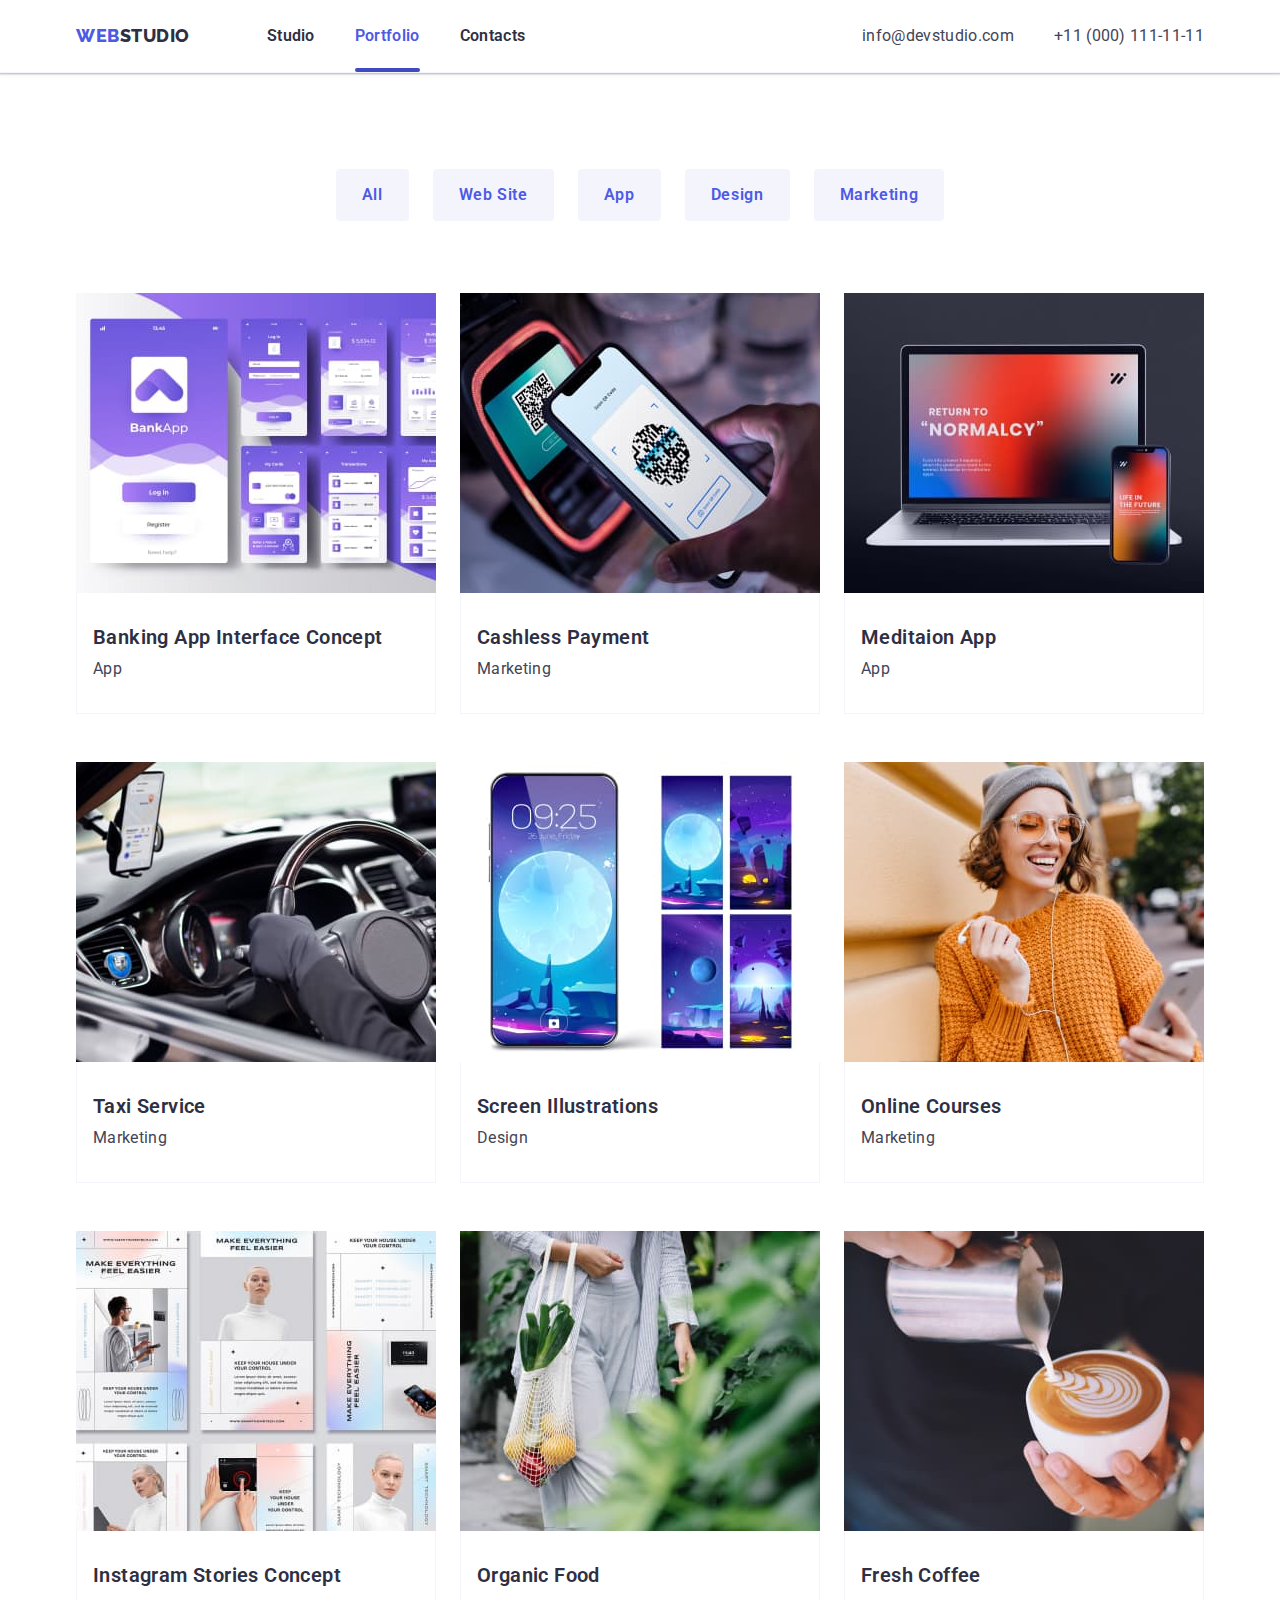
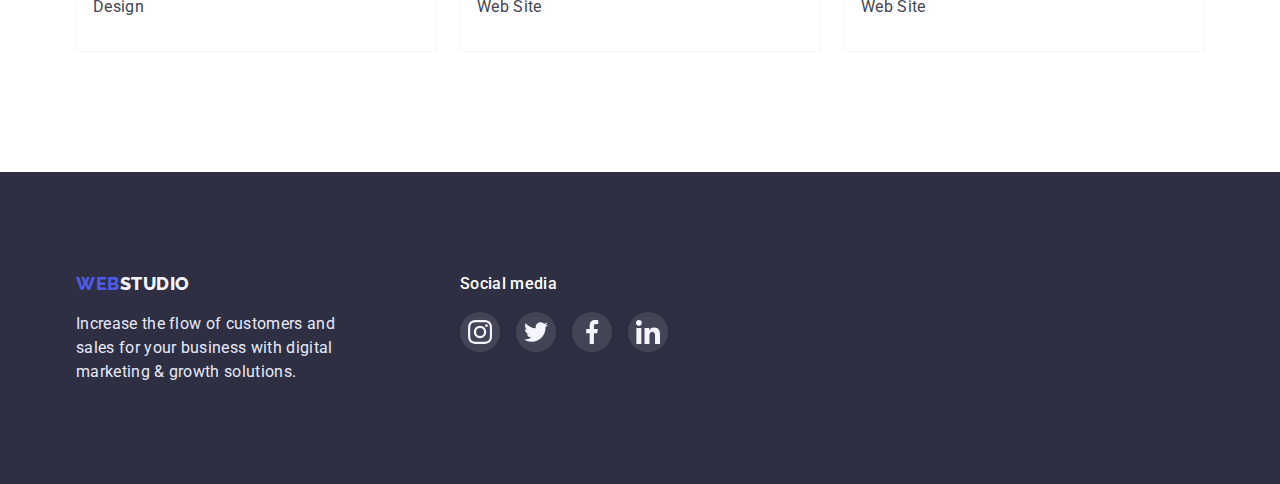
==== portfolio.html @ 2e9d2b11 "hw6" ====
<!DOCTYPE html>
<html lang="en">
  <head>
    <meta charset="UTF-8" />
    <meta http-equiv="X-UA-Compatible" content="IE=edge" />
    <meta name="viewport" content="width=device-width, initial-scale=1.0" />
    <title>Webstudio</title>

    <link rel="preconnect" href="https://fonts.googleapis.com" />
    <link rel="preconnect" href="https://fonts.gstatic.com" crossorigin />
    <link
      href="https://fonts.googleapis.com/css2?family=Montserrat:wght@400;700&family=Raleway:wght@800&family=Roboto:wght@400;500;700;900&display=swap"
      rel="stylesheet"
    />
<link rel="stylesheet" href="https://cdnjs.cloudflare.com/ajax/libs/modern-normalize/1.1.0/modern-normalize.min.css">

    <link rel="stylesheet" href="./css/styles.css" />
  </head>
  <body>
    <header class="header">
      <div class="main-header container">
      <nav class="div-line">
        <a href="" class="webstudio link">Web<span>studio</span></a>
        <ul class=" site-nav list">
          <li class="items"><a href="./index.html" class="studio link">Studio</a></li>
          <li class="items">
            <a href="./portfolio.html" class="portfolio link current">Portfolio</a>
          </li>
          <li class="items"><a href="" class="contacts link">Contacts</a></li>
        </ul>
        </nav>
      <ul class=" contacts-nav list">
        <li class="items-contacts">
          <a href="mailto:info@devstudio.com" class="mailto link"
            >info@devstudio.com</a
          >
        </li>
        <li class="items-contacts">
          <a href="tel:+110001111111" class="tel link">+11 (000) 111-11-11</a>
        </li>
      </ul>
      </div>
    </header>

    <main>
      <section class="main-section">
        <div class="container">
        <h1 class="visually-hidden">Portfolio</h1>
        <ul class="portfolio-list list">
          <li class="portfolio-items"><button type="button" class="all-button">All</button></li>
          <li class="portfolio-items">
            <button type="button" class="website-button">Web Site</button>
          </li>
          <li class="portfolio-items"><button type="button" class="app-button">App</button></li>
          <li class="portfolio-items"><button type="button" class="design-button">Design</button></li>
          <li class="portfolio-items">
            <button type="button" class="marketing-button">Marketing</button>
          </li>
        </ul>
        <ul class=" list suggestion-list">
          <li class="suggestion-elements">
            <a href="" class=" suggestion link">
              <div class="portfolio-animation">
              <img
                src="./images/hw-2/banking-app-interface-concept.jpg"
                alt="img"
                width="360"
                height="300"
              />
              <div class="portfolio-overlay">
                <p>14 Stylish and User-Friendly App Design Concepts · Task Manager App 
                  · Calorie Tracker App · Exotic Fruit Ecommerce App · Cloud Storage App</p>
              </div>
              </div>
              <div class="main-suggestions">
              <h2 class="suggestions">Banking App Interface Concept</h2>
              <p class="suggestions-paragraph">App</p>
              </div>
            </a>
          </li>
          <li class="suggestion-elements">
            <a href="" class=" suggestion link">
              <div class="portfolio-animation">
              <img
                src="./images/hw-2/cashless-payment.jpg"
                alt="img"
                width="360"
                height="300"
              />
              <div class="portfolio-overlay">
                <p>
                  14 Stylish and User-Friendly App Design Concepts · Task Manager App 
                  · Calorie Tracker App · Exotic Fruit Ecommerce App · Cloud Storage App
              </p>
            </div>
              </div>
              <div class="main-suggestions">
              <h2 class="suggestions">Cashless Payment</h2>
              <p class="suggestions-paragraph">Marketing</p>
              </div>
            </a>
          </li>
          <li class="suggestion-elements">
            <a href="" class=" suggestion link">
              <div class="portfolio-animation">
              <img
                src="./images/hw-2/meditaion-app.jpg"
                alt="img"
                width="360"
                height="300"
              />
              <div class="portfolio-overlay">
                <p>
                  14 Stylish and User-Friendly App Design Concepts · Task Manager App 
                  · Calorie Tracker App · Exotic Fruit Ecommerce App · Cloud Storage App
              </p>
            </div>
            </div>
              <div class="main-suggestions">
              <h2 class="suggestions">Meditaion App</h2>
              <p class="suggestions-paragraph">App</p>
              </div>
            </a>
          </li>
          <li class="suggestion-elements">
            <a href="" class=" suggestion link">
              <div class="portfolio-animation">
              <img
                src="./images/hw-2/taxi-servece.jpg"
                alt="img"
                width="360"
                height="300"
              />
              <div class="portfolio-overlay">
                <p>
                14 Stylish and User-Friendly App Design Concepts · Task Manager App 
                · Calorie Tracker App · Exotic Fruit Ecommerce App · Cloud Storage App
                </p>
              </div>
              </div>
              <div class="main-suggestions">
              <h2 class="suggestions">Taxi Service</h2>
              <p class="suggestions-paragraph">Marketing</p>
              </div>
            </a>
          </li>
          <li class="suggestion-elements">
            <a href="" class=" suggestion link">
              <div class="portfolio-animation">
              <img
                src="./images/hw-2/screen-illustrations.jpg"
                alt="img"
                width="360"
                height="300"
              />
              <div class="portfolio-overlay">
                <p>
                  14 Stylish and User-Friendly App Design Concepts · Task Manager App 
                  · Calorie Tracker App · Exotic Fruit Ecommerce App · Cloud Storage App
                </p>
              </div>
              </div>
              <div class="main-suggestions">
              <h2 class="suggestions">Screen Illustrations</h2>
              <p class="suggestions-paragraph">Design</p>
              </div>
            </a>
          </li>
          <li class="suggestion-elements">
            <a href="" class=" suggestion link">
              <div class="portfolio-animation">
              <img
                src="./images/hw-2/online-courses.jpg"
                alt="img"
                width="360"
                height="300"
              />
              <div class="portfolio-overlay">
                <p>
                  14 Stylish and User-Friendly App Design Concepts · Task Manager App 
                  · Calorie Tracker App · Exotic Fruit Ecommerce App · Cloud Storage App
                </p>
              </div>
              </div>
              <div class="main-suggestions">
              <h2 class="suggestions">Online Courses</h2>
              <p class="suggestions-paragraph">Marketing</p>
              </div>
            </a>
          </li>
          <li class="suggestion-elements">
            <a href="" class=" suggestion link">
              <div class="portfolio-animation">
              <img
                src="./images/hw-2/instagram-stories-concept.jpg"
                alt="img"
                width="360"
                height="300"
              />
              <div class="portfolio-overlay">
                <p>
                  14 Stylish and User-Friendly App Design Concepts · Task Manager App 
                  · Calorie Tracker App · Exotic Fruit Ecommerce App · Cloud Storage App
                </p>
              </div>
              </div>
              <div class="main-suggestions">
              <h2 class="suggestions">Instagram Stories Concept</h2>
              <p class="suggestions-paragraph">Design</p>
              </div>
            </a>
          </li>
          <li class="suggestion-elements">
            <a href="" class=" suggestion link">
              <div class="portfolio-animation">
              <img
                src="./images/hw-2/organic-food.jpg"
                alt="img"
                width="360"
                height="300"
              />
              <div class="portfolio-overlay">
                <p>
                  14 Stylish and User-Friendly App Design Concepts · Task Manager App 
                  · Calorie Tracker App · Exotic Fruit Ecommerce App · Cloud Storage App
                </p>
              </div>
              </div>
              <div class="main-suggestions">
              <h2 class="suggestions">Organic Food</h2>
              <p class="suggestions-paragraph">Web Site</p>
              </div>
            </a>
          </li>
          <li class="suggestion-elements">
            <a href="" class=" suggestion link">
              <div class="portfolio-animation">
              <img
                src="./images/hw-2/fresh-coffe.jpg"
                alt="img"
                width="360"
                height="300"
              />
              <div class="portfolio-overlay">
                <p>
                  14 Stylish and User-Friendly App Design Concepts · Task Manager App 
                  · Calorie Tracker App · Exotic Fruit Ecommerce App · Cloud Storage App
                </p>
              </div>
              </div>
              <div class="main-suggestions">
              <h2 class="suggestions">Fresh Coffee</h2>
              <p class="suggestions-paragraph">Web Site</p>
              </div>
            </a>
          </li>
        </ul>
      </section>
    </main>

    <footer class="webstudio-background">
     <div class="container">
        <div class="footer-addition">
          <div class="footer-description">
            <a href="" class="webstudio-down link"> <span>Web</span>studio</a>
            <p class="p-webstudio">
              Increase the flow of customers and sales for your business with
              digital marketing & growth solutions.
            </p>
          </div>
          <div class="footer-social-media">
            <p class="footer-title">Social media</p>
            <ul class="footer-list list">
              <li class="footer-item">
                <a href="" class="footer-link link">
                  <svg class="footer-icons" width="24px" height="24px">
                    <use href="./images/icons.svg#icon-instagram"></use>
                  </svg>
                </a>
              </li>
              <li class="footer-item">
                <a href="" class="footer-link link">
                  <svg class="footer-icons" width="24px" height="24px">
                    <use href="./images/icons.svg#icon-twitter"></use>
                  </svg>
                </a>
              </li>
              <li class="footer-item">
                <a href="" class="footer-link link">
                  <svg class="footer-icons" width="24px" height="24px">
                    <use href="./images/icons.svg#icon-facebook"></use>
                  </svg>
                </a>
              </li>
              <li class="footer-item">
                <a href="" class="footer-link link">
                  <svg class="footer-icons" width="24px" height="24px">
                    <use href="./images/icons.svg#icon-linkedin"></use>
                  </svg>
                </a>
              </li>
            </ul>
          </div>
        </div>
      </div>
    </footer>

   


  </body>
</html>
---- css/styles.css ----
html {
  box-sizing: border-box;
}
*,
* ::before,
* ::after {
  box-sizing: inherit;
}

:root {
  --main-color: #2e2f42;
  --background-color: #f4f4fd;
  --button-color: #4d5ae5;
  --addition-color: #434455;
  --letter-spacing: 0.02em;
}

p,
h1,
h2,
h3,
h4,
h5,
h6 {
  margin: 0;
}

ul {
  margin: 0;
  padding-left: 0;
}

body {
  font-family: "Roboto", sans-serif;
  color: var(--main-color);
}

.header {
  border-bottom: 0.5px solid #f4f4fd;
  box-shadow: 0px 2px 1px rgba(46, 47, 66, 0.08),
    0px 1px 1px rgba(46, 47, 66, 0.16), 0px 1px 6px rgba(46, 47, 66, 0.08);
}

img {
  display: block;
  width: 100%;
  height: auto;
}

.main-header {
  display: flex;
  justify-content: space-between;
  align-items: center;
}

.site-nav {
  display: flex;
  margin-left: 77px;
}

.site-nav .items:not(:last-child) {
  margin-right: 40px;
}

.contacts-nav {
  display: flex;
  margin-left: auto;
}
.contacts-nav .items-contacts:not(:last-child) {
  margin-right: 40px;
}
.div-line {
  display: flex;
  align-items: center;
}

.list {
  list-style: none;
}
.link {
  text-decoration: none;
}

.items {
  position: relative;
  display: block;
  padding-top: 24px;
  padding-bottom: 24px;
}

.items::after {
  content: "";
  position: absolute;
  left: 0;
  bottom: 0;
  display: block;
  width: 100%;
  height: 4px;
  background-color: #404bbf;
  border-radius: 2px;
  transform: scaleX(0);
  transition: transform 250ms cubic-bezier(0.4, 0, 0.2, 1),
    opacity 250ms cubic-bezier(0.4, 0, 0.2, 1);
}

.items:hover::after {
  transform: scaleX(1);
}

.main-section {
  padding-top: 96px;
  padding-bottom: 120px;
}

.all-button {
  font-weight: 600;
  font-size: 16px;
  line-height: 1.5;
  letter-spacing: 0.04em;
  color: var(--button-color);
  background-color: var(--background-color);
  cursor: pointer;

  display: inline-block;
  min-width: 69px;
  padding-left: 24px;
  padding-right: 24px;
  padding-top: 12px;
  padding-bottom: 12px;
  border-radius: 4px;
  border-color: transparent;
  transition: background-color 250ms cubic-bezier(0.4, 0, 0.2, 1),
    box-shadow 250ms cubic-bezier(0.4, 0, 0.2, 1),
    color 250ms cubic-bezier(0.4, 0, 0.2, 1),
    border-color 250ms cubic-bezier(0.4, 0, 0.2, 1);
}
.all-button:hover,
.all-button:focus {
  background-color: #404bbf;
  color: #ffffff;
  box-shadow: 0px 3px 1px rgba(0, 0, 0, 0.1), 0px 2px 1px rgba(0, 0, 0, 0.08),
    0px 2px 2px rgba(0, 0, 0, 0.12);
}

.website-button {
  font-weight: 600;
  font-size: 16px;
  line-height: 1.5;
  letter-spacing: 0.04em;
  color: var(--button-color);
  background-color: var(--background-color);
  cursor: pointer;

  display: inline-block;
  min-width: 116px;
  padding: 12px 24px;
  border-radius: 4px;
  border-color: transparent;
  align-items: center;
  transition: background-color 250ms cubic-bezier(0.4, 0, 0.2, 1),
    box-shadow 250ms cubic-bezier(0.4, 0, 0.2, 1),
    color 250ms cubic-bezier(0.4, 0, 0.2, 1),
    border-color 250ms cubic-bezier(0.4, 0, 0.2, 1);
}

.website-button:hover,
.website-button:focus {
  background-color: #404bbf;
  color: #ffffff;
  box-shadow: 0px 3px 1px rgba(0, 0, 0, 0.1), 0px 2px 1px rgba(0, 0, 0, 0.08),
    0px 2px 2px rgba(0, 0, 0, 0.12);
}

.app-button {
  font-weight: 600;
  font-size: 16px;
  line-height: 1.5;
  letter-spacing: 0.04em;
  color: var(--button-color);
  background-color: var(--background-color);
  cursor: pointer;

  display: inline-block;
  min-width: 78px;
  padding: 12px 24px;
  border-radius: 4px;
  border-color: transparent;
  transition: background-color 250ms cubic-bezier(0.4, 0, 0.2, 1),
    box-shadow 250ms cubic-bezier(0.4, 0, 0.2, 1),
    color 250ms cubic-bezier(0.4, 0, 0.2, 1),
    border-color 250ms cubic-bezier(0.4, 0, 0.2, 1);
}

.portfolio-list {
  display: flex;
  margin-bottom: 72px;
  justify-content: center;
}
.portfolio-list .portfolio-items:not(:last-child) {
  margin-right: 24px;
}

.app-button:hover,
.app-button:focus {
  background-color: #404bbf;
  color: #ffffff;
  box-shadow: 0px 3px 1px rgba(0, 0, 0, 0.1), 0px 2px 1px rgba(0, 0, 0, 0.08),
    0px 2px 2px rgba(0, 0, 0, 0.12);
}

.design-button {
  font-weight: 600;
  font-size: 16px;
  line-height: 1.5;
  letter-spacing: 0.04em;
  color: var(--button-color);
  background-color: var(--background-color);
  cursor: pointer;

  display: inline-block;
  min-width: 101px;
  padding: 12px 24px;
  border-radius: 4px;
  border-color: transparent;
  transition: background-color 250ms cubic-bezier(0.4, 0, 0.2, 1),
    box-shadow 250ms cubic-bezier(0.4, 0, 0.2, 1),
    color 250ms cubic-bezier(0.4, 0, 0.2, 1),
    border-color 250ms cubic-bezier(0.4, 0, 0.2, 1);
}

.design-button:hover,
.design-button:focus {
  background-color: #404bbf;
  color: #ffffff;
  box-shadow: 0px 3px 1px rgba(0, 0, 0, 0.1), 0px 2px 1px rgba(0, 0, 0, 0.08),
    0px 2px 2px rgba(0, 0, 0, 0.12);
}

.marketing-button {
  font-weight: 600;
  font-size: 16px;
  line-height: 1.5;
  letter-spacing: 0.04em;
  color: var(--button-color);
  background-color: var(--background-color);
  cursor: pointer;

  display: inline-block;
  min-width: 126px;
  padding: 12px 24px;
  border-radius: 4px;
  border-color: transparent;
  transition: background-color 250ms cubic-bezier(0.4, 0, 0.2, 1),
    box-shadow 250ms cubic-bezier(0.4, 0, 0.2, 1),
    color 250ms cubic-bezier(0.4, 0, 0.2, 1),
    border-color 250ms cubic-bezier(0.4, 0, 0.2, 1);
}

.marketing-button:hover,
.marketing-button:focus {
  background-color: #404bbf;
  color: #ffffff;
  box-shadow: 0px 3px 1px rgba(0, 0, 0, 0.1), 0px 2px 1px rgba(0, 0, 0, 0.08),
    0px 2px 2px rgba(0, 0, 0, 0.12);
}

.webstudio {
  font-family: "Raleway";
  font-style: normal;
  font-weight: 800;
  font-size: 18px;
  line-height: 1.33;
  letter-spacing: 0.03em;
  text-transform: uppercase;
  color: #4d5ae5;
}
.webstudio > span {
  font-family: "Raleway";
  font-weight: 800;
  font-size: 18px;
  line-height: 1.33;
  letter-spacing: 0.03em;
  color: var(--main-color);
}

.studio {
  font-weight: 600;
  font-size: 16px;
  line-height: 1.5;
  letter-spacing: var(--letter-spacing);
  color: var(--main-color);
  transition: color 250ms cubic-bezier(0.4, 0, 0.2, 1);
}
.studio:hover,
.studio:focus {
  color: #4d5ae5;
}

.portfolio {
  font-weight: 600;
  font-size: 16px;
  line-height: 1.5;
  letter-spacing: var(--letter-spacing);
  color: var(--main-color);
  transition: color 250ms cubic-bezier(0.4, 0, 0.2, 1);
}

.portfolio:hover,
.portfolio:focus {
  color: #4d5ae5;
}

.contacts {
  font-weight: 600;
  font-size: 16px;
  line-height: 1.5;
  letter-spacing: var(--letter-spacing);
  color: var(--main-color);
  transition: color 250ms cubic-bezier(0.4, 0, 0.2, 1);
}

.contacts:hover,
.contacts:focus {
  color: #4d5ae5;
}

.current::after {
  content: "";
  position: absolute;
  left: 0;
  bottom: 0;
  display: block;
  width: 100%;
  height: 4px;
  background-color: #404bbf;
  border-radius: 2px;
  opacity: 1;
}
.current.studio {
  color: #4d5ae5;
}
.current.portfolio {
  color: #4d5ae5;
}

.mailto {
  font-size: 16px;
  line-height: 1.5;
  letter-spacing: var(--letter-spacing);
  color: var(--addition-color);
  transition: color 250ms cubic-bezier(0.4, 0, 0.2, 1);
}
.mailto:hover,
.mailto:focus {
  color: #4d5ae5;
  transition: color 250ms cubic-bezier(0.4, 0, 0.2, 1);
}
.tel {
  font-size: 16px;
  line-height: 1.5;
  letter-spacing: var(--letter-spacing);
  color: var(--addition-color);
  transition: color 250ms cubic-bezier(0.4, 0, 0.2, 1);
}
.tel:hover,
.tel:focus {
  color: #4d5ae5;
}
.p-webstudio {
  font-size: 16px;
  line-height: 1.5;
  letter-spacing: var(--letter-spacing);
  color: #e7e9fc;
  margin-top: 16px;
  width: 264px;
}

.suggestion-list {
  display: flex;
  flex-wrap: wrap;
}

.suggestion-elements {
  position: relative;
  overflow: hidden;
  width: 360px;
  margin-right: 24px;
  margin-bottom: 48px;
}

.suggestion-elements:nth-child(3n) {
  margin-right: 0px;
}

.suggestion-elements:nth-last-child(-n + 3) {
  margin-bottom: 0px;
}

.suggestions {
  font-weight: 600;
  font-size: 20px;
  line-height: 1.2;
  letter-spacing: var(--letter-spacing);
  color: var(--main-color);
  margin-bottom: 8px;
}
.suggestions-paragraph {
  font-size: 16px;
  line-height: 1.5;
  letter-spacing: var(--letter-spacing);
  color: var(--addition-color);
}

.main-suggestions {
  padding-bottom: 32px;
  padding-left: 16px;
  padding-top: 32px;
  border-left: 0.5px solid #f4f4fd;
  border-bottom: 0.5px solid #f4f4fd;
  border-right: 0.5px solid #f4f4fd;
  box-shadow: 0px 1px 6px rgba(46, 47, 66, 0.08);
}

.suggestion:hover {
  box-shadow: 0 1px 6px rgb(46 47 66 / 8%);
}
.suggestion {
  display: block;
  transition: box-shadow 250ms cubic-bezier(0.4, 0, 0.2, 1);
}
.suggestion-elements:hover {
  box-shadow: 0 1px 6px rgb(46 47 66 / 8%), 0 1px 1px rgb(46 47 66 / 16%),
    0 2px 1px rgb(46 47 66 / 8%);
}

.portfolio-animation {
  position: relative;
  overflow: hidden;
}

.portfolio-overlay {
  position: absolute;
  top: 0;
  left: 0;
  width: 100%;
  height: 100%;
  background-color: #4d5ae5;
  color: #ffffff;
  padding: 40px 32px;
  overflow: auto;
  transform: translateY(100%);
  transition: transform 250ms cubic-bezier(0.4, 0, 0.2, 1);
  font-weight: 400;
  font-size: 16px;
  line-height: 1.5;
}

.suggestion-elements:hover .portfolio-overlay {
  transform: translateY(0%);
  transition: transform 250ms cubic-bezier(0.4, 0, 0.2, 1);
}

.webstudio-down {
  font-family: "Raleway";
  font-weight: 800;
  font-size: 18px;
  line-height: 1.33;
  letter-spacing: 0.03em;
  text-transform: uppercase;
  color: #f4f4fd;
}
.webstudio-background {
  background-color: var(--main-color);
  padding-top: 100px;
  padding-bottom: 100px;
}

.webstudio-down > span {
  font-family: "Raleway";
  font-style: normal;
  font-weight: 800;
  font-size: 18px;
  line-height: 1.16;
  letter-spacing: 0.03em;
  text-transform: uppercase;
  color: #4d5ae5;
}

.oder-service-button {
  font-weight: 600;
  font-size: 16px;
  line-height: 1.18;
  letter-spacing: 0.04em;
  color: #ffffff;
  background-color: #4d5ae5;
  cursor: pointer;

  display: inline-block;
  min-width: 170px;
  padding-left: 32px;
  padding-right: 32px;
  padding-top: 16px;
  padding-bottom: 16px;
  border-radius: 4px;
  border-color: transparent;
  transition: background-color 250ms cubic-bezier(0.4, 0, 0.2, 1);
}

.oder-service-button:hover,
.oder-service-button:focus {
  background-color: #404bbf;
}

.overlay {
  max-width: 1440px;
  height: 600px;
  margin-left: auto;
  margin-right: auto;
  background-color: var(--addition-color);
  background-image: linear-gradient(
      to right,
      rgba(46, 47, 66, 0.7),
      rgba(46, 47, 66, 0.7)
    ),
    url(../images/hw4/main\ background.jpg);
  background-repeat: no-repeat;
  background-position: center;
  background-size: cover;
}
.section-h1 {
  padding-top: 192px;
  padding-bottom: 192px;
  text-align: center;
}

.main-title {
  width: 496px;
  text-align: center;
  color: #ffffff;
  font-weight: 600;
  font-size: 56px;
  line-height: 1.07;
  letter-spacing: var(--letter-spacing);

  margin-bottom: 48px;
  margin-left: auto;
  margin-right: auto;
}
.section-our-team {
  background-color: #f4f4fd;
}
.visually-hidden {
  position: absolute;
  white-space: nowrap;
  width: 1px;
  height: 1px;
  overflow: hidden;
  border: 0;
  padding: 0;
  clip: rect(0 0 0 0);
  clip-path: inset(50%);
  margin: -1px;
}

.customers {
  padding-top: 130px;
  padding-bottom: 120px;
}
.customers-title {
  font-weight: 700;
  font-size: 36px;
  text-align: center;
  color: var(--main-color);
  letter-spacing: var(--letter-spacing);
  text-transform: capitalize;
  margin-bottom: 72px;
}

.customers-list {
  display: flex;
  gap: 24px;
  justify-content: center;
}

.customers-item {
  width: 168px;
  height: 88px;
}
.customers-link {
  width: 100%;
  height: 100%;
  display: flex;
  align-items: center;
  justify-content: center;
  border: 1px solid #8e8f99;
  border-radius: 4px;
  transition: border-color 250ms cubic-bezier(0.4, 0, 0.2, 1);
}

.customers-link:hover .customers-icons {
  fill: #404bbf;
}
.customers-link:hover {
  border-color: #404bbf;
}
.customers-icons {
  fill: #8e8f99;
  transition: fill 250ms cubic-bezier(0.4, 0, 0.2, 1);
}
.customers-icons:hover {
  fill: #404bbf;
}

.our-skills-list {
  display: flex;
}

.our-skills-list .skills-items:not(:last-child) {
  margin-right: 24px;
}

.skills-icons {
  background-color: #f4f4fd;
  border-radius: 4px;
  height: 112px;
  margin-bottom: 8px;
  display: flex;
  justify-content: center;
  align-items: center;
}

.strategy {
  font-weight: 500;
  font-size: 20px;
  line-height: 1.2;
  letter-spacing: var(--letter-spacing);
  color: var(--main-color);
  margin-bottom: 8px;
}
.punctuality {
  font-weight: 500;
  font-size: 20px;
  line-height: 1.2;
  letter-spacing: var(--letter-spacing);
  color: var(--main-color);
  margin-bottom: 8px;
}
.diligence {
  font-weight: 500;
  font-size: 20px;
  line-height: 1.2;
  letter-spacing: var(--letter-spacing);
  color: var(--main-color);
  margin-bottom: 8px;
}
.technologies {
  font-weight: 500;
  font-size: 20px;
  line-height: 1.2;
  letter-spacing: var(--letter-spacing);
  color: var(--main-color);
  margin-bottom: 8px;
}

.services {
  font-weight: 600;
  font-size: 36px;
  line-height: 1.11;
  letter-spacing: var(--letter-spacing);
  text-transform: capitalize;
  color: var(--main-color);
  margin-bottom: 72px;
  text-align: center;
}

.services-list {
  display: flex;
}

.services-list .services-items:not(:last-child) {
  margin-right: 24px;
}

.our-team {
  font-weight: 600;
  font-size: 36px;
  line-height: 1.11;
  letter-spacing: var(--letter-spacing);
  text-transform: capitalize;
  color: var(--main-color);
  margin-bottom: 72px;
  text-align: center;
}

.our-team-list {
  display: flex;
  text-align: center;
  justify-content: center;
}

.our-team-list .our-team-items:not(:last-child) {
  margin-right: 24px;
}

.our-team-items {
  background-color: #ffffff;
  border-radius: 0px 0px 4px 4px;
  text-align: center;
  box-shadow: 0px 1px 6px rgba(46, 47, 66, 0.08),
    0px 1px 1px rgba(46, 47, 66, 0.16), 0px 2px 1px rgba(46, 47, 66, 0.08);
}

.our-team-social-list {
  margin-top: 8px;
  gap: 24px;
  display: flex;
  justify-content: center;
}
.our-team-social-item {
  width: 40px;
  height: 40px;
}
.our-team-social-link {
  width: 100%;
  height: 100%;
  background-color: #4d5ae5;
  border-radius: 50%;
  display: flex;
  align-items: center;
  justify-content: center;
  transition: background-color 250ms cubic-bezier(0.4, 0, 0.2, 1);
}
.our-team-social-link:hover {
  background-color: #404bbf;
}
.staff {
  margin-bottom: 8px;
}

.staff-main {
  padding-bottom: 32px;
  padding-top: 32px;
}

.strategy-paragraph {
  font-size: 16px;
  line-height: 1.5;
  letter-spacing: var(--letter-spacing);
  color: var(--addition-color);
  min-width: 264px;
}

.punctuality-paragraph {
  font-size: 16px;
  line-height: 1.5;
  letter-spacing: var(--letter-spacing);
  color: var(--addition-color);
  min-width: 264px;
}

.diligence-paragraph {
  font-size: 16px;
  line-height: 1.5;
  letter-spacing: var(--letter-spacing);
  color: var(--addition-color);
  min-width: 264px;
}

.technologies-paragraph {
  font-size: 16px;
  line-height: 1.5;
  letter-spacing: var(--letter-spacing);
  color: var(--addition-color);
  min-width: 264px;
}

.container {
  width: 1158px;
  padding-left: 15px;
  padding-right: 15px;
  margin-left: auto;
  margin-right: auto;
}
.section {
  padding-top: 120px;
  padding-bottom: 120px;
}
.section-additional {
  padding-bottom: 120px;
}

.footer-addition {
  display: flex;
  gap: 120px;
}
.footer-title {
  font-weight: 500;
  font-size: 16px;
  line-height: 1.5;
  letter-spacing: 0.02em;
  color: #ffffff;
}
.footer-list {
  margin-top: 16px;
  gap: 16px;
  display: flex;
  justify-content: center;
}
.footer-item {
  width: 40px;
  height: 40px;
}
.footer-link {
  width: 100%;
  height: 100%;
  background-color: rgba(255, 255, 255, 0.1);
  border-radius: 50%;
  display: flex;
  align-items: center;
  justify-content: center;
  transition: background-color 250ms cubic-bezier(0.4, 0, 0.2, 1);
}
.footer-link:hover {
  background-color: #31d0aa;
}

.backdrop {
  position: fixed;
  top: 0;
  left: 0;
  width: 100%;
  height: 100%;
  opacity: 1;
  background-color: rgba(46, 47, 66, 0.4);
  transition: opacity 250ms cubic-bezier(0.4, 0, 0.2, 1);
}

.backdrop.is-hidden {
  opacity: 0;
  pointer-events: none;
}

.modal {
  position: absolute;
  top: 50%;
  left: 50%;
  transform: translate(-50%, -50%);
  width: 408px;
  height: 576px;
  background-color: #fcfcfc;
  box-shadow: 0 1px 1px rgba(0, 0, 0, 0.14), 0 1px 3px rgba(0, 0, 0, 0.12),
    0 2px 1px rgba(0, 0, 0, 0.2);
  border-radius: 4px;
  transition: transform 250ms cubic-bezier(0.4, 0, 0.2, 1);
}

.modal-btn-close {
  position: absolute;
  right: 24px;
  top: 24px;
  display: flex;
  justify-content: center;
  align-items: center;
  width: 24px;
  height: 24px;
  background-color: #e7e9fc;
  border: 1px solid rgba(0, 0, 0, 0.1);
  border-radius: 50%;
  cursor: pointer;
  transition: background-color 250ms cubic-bezier(0.4, 0, 0.2, 1);
}

.modal-btn-close:hover {
  background-color: #404bbf;
}
.modal-btn-close:hover .modal-close-svg {
  fill: #ffffff;
}
.modal-close-svg{
  transition: color 250ms cubic-bezier(0.4, 0, 0.2, 1);
}
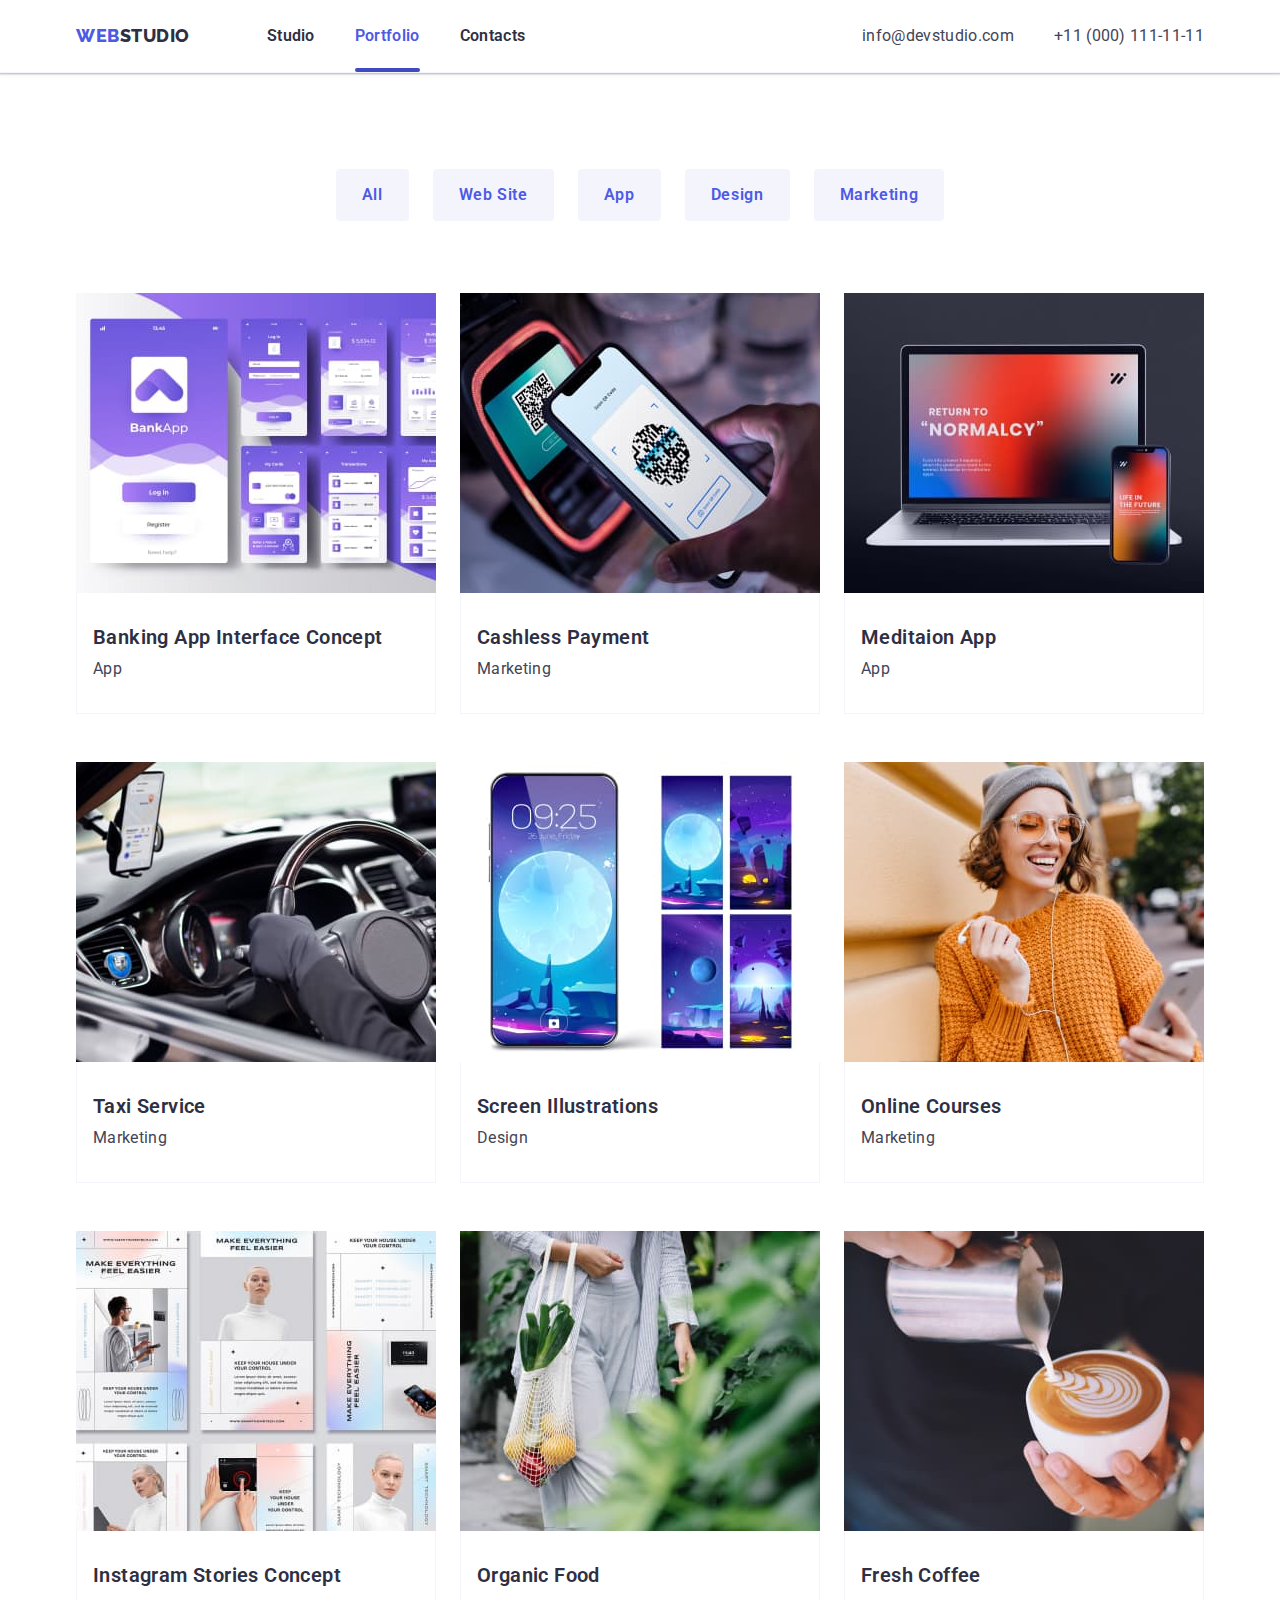
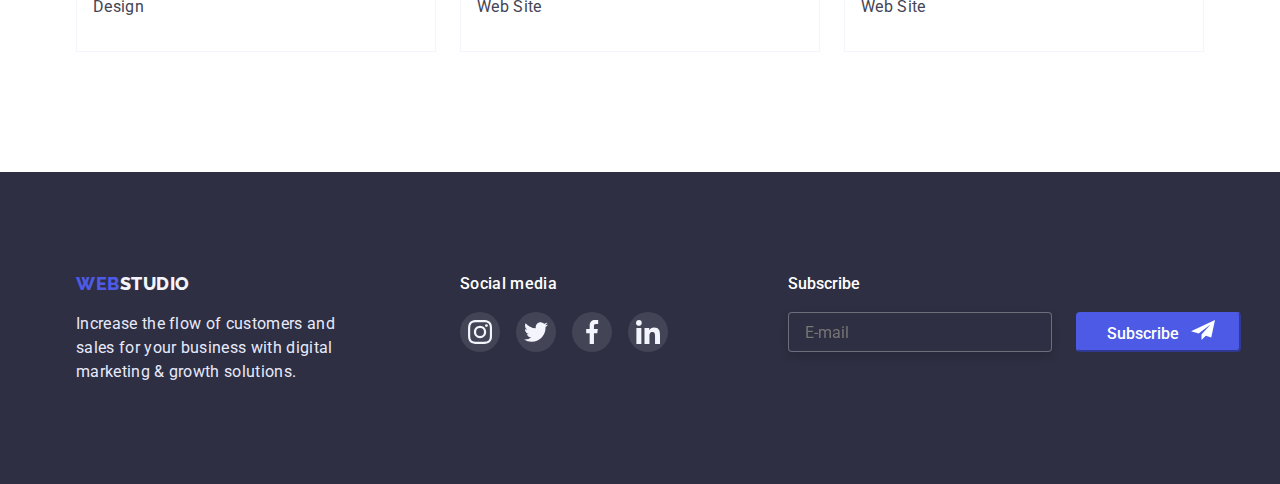
==== commit a31cccab: "hw6" ====
--- a/portfolio.html
+++ b/portfolio.html
@@ -259,7 +259,7 @@
     </main>
 
     <footer class="webstudio-background">
-     <div class="container">
+      <div class="container">
         <div class="footer-addition">
           <div class="footer-description">
             <a href="" class="webstudio-down link"> <span>Web</span>studio</a>
@@ -301,10 +301,18 @@
               </li>
             </ul>
           </div>
+          <div class="footer-subscribe">
+            <form action="">
+              <label class="footer-subscribe-title">Subscribe</label>
+                  <div class="footer-subscribe-elements">
+                            <input type="email" name="email" class="footer-subscribe-input" placeholder="E-mail">
+                            <button class="footer-subscribe-button">Subscribe</button>
+                        </div>
+            </form>
+          </div>
         </div>
       </div>
     </footer>
-
    
 
 
--- a/css/styles.css
+++ b/css/styles.css
@@ -824,6 +824,68 @@
   background-color: #31d0aa;
 }
 
+.footer-subscribe {
+  margin-left: auto;
+}
+.footer-subscribe-title {
+  font-weight: 500;
+  font-size: 16px;
+  line-height: 24px;
+  color: #ffffff;
+  margin-bottom: 16px;
+  display: block;
+}
+
+.footer-subscribe-elements {
+  display: flex;
+}
+
+.footer-subscribe-input {
+  width: 264px;
+  height: 40px;
+  border: 1px solid rgba(255, 255, 255, 0.3);
+  filter: drop-shadow(0px 4px 4px rgba(0, 0, 0, 0.15));
+  border-radius: 4px;
+  padding: 8px 16px;
+  background-color: #2e2f42;
+  color: #ffffff;
+}
+.footer-subscribe-button {
+  width: 165px;
+  height: 40px;
+  font-weight: 500;
+  font-size: 16px;
+  line-height: 1.5;
+  text-align: center;
+  padding: 8px 56px 8px 24px;
+  margin-left: 24px;
+
+  background-color: var(--button-color);
+  border-color: var(--button-color);
+  border-radius: 4px;
+  color: #ffffff;
+
+  position: relative;
+  cursor: pointer;
+  transition: background-color 250ms cubic-bezier(0.4, 0, 0.2, 1);
+}
+
+.footer-subscribe-button:hover {
+  background-color: #404bbf;
+}
+.footer-subscribe-button::after {
+  content: "";
+  position: absolute;
+  background-image: url(../images/subscribe-button.svg);
+  right: 24px;
+  bottom: 8px;
+  display: block;
+  width: 24px;
+  height: 24px;
+  opacity: 1;
+  fill: #ffffff;
+}
+
 .backdrop {
   position: fixed;
   top: 0;
@@ -846,7 +908,7 @@
   left: 50%;
   transform: translate(-50%, -50%);
   width: 408px;
-  height: 576px;
+  padding: 72px 24px 24px;
   background-color: #fcfcfc;
   box-shadow: 0 1px 1px rgba(0, 0, 0, 0.14), 0 1px 3px rgba(0, 0, 0, 0.12),
     0 2px 1px rgba(0, 0, 0, 0.2);
@@ -859,7 +921,7 @@
   right: 24px;
   top: 24px;
   display: flex;
-  justify-content: center;
+  justify-content: space-around;
   align-items: center;
   width: 24px;
   height: 24px;
@@ -876,6 +938,152 @@
 .modal-btn-close:hover .modal-close-svg {
   fill: #ffffff;
 }
-.modal-close-svg{
+.modal-close-svg {
   transition: color 250ms cubic-bezier(0.4, 0, 0.2, 1);
 }
+
+.modal-title {
+  font-weight: 500;
+  font-size: 16px;
+  line-height: 1.5;
+  text-align: center;
+  color: #2e2f42;
+  margin: 0 0 16px 0;
+}
+
+.modal-form-content {
+  margin: 0 0 8px 0;
+}
+
+.modal-form-label {
+  font-weight: 400;
+  font-size: 12px;
+  line-height: 1.3;
+  color: #8e8f99;
+  margin-bottom: 4px;
+  display: block;
+}
+
+.modal-form-input {
+  width: 360px;
+  height: 40px;
+  border: 1px solid rgba(33, 33, 33, 0.2);
+  border-radius: 4px;
+  padding: 8px 0 8px 38px;
+  position: relative;
+  transition: border-color 250ms cubic-bezier(0.4, 0, 0.2, 1);
+}
+.modal-svg {
+  position: relative;
+}
+.modal-icon-svg {
+  position: absolute;
+  display: inline-block;
+  left: 16px;
+  bottom: 7px;
+  width: 18px;
+  height: 24px;
+  fill: #2e2f42;
+}
+
+.modal-form-label {
+  font-weight: 400;
+  font-size: 12px;
+  line-height: 1.3;
+  color: #8e8f99;
+  margin-bottom: 4px;
+  display: block;
+}
+
+.modal-form-textarea {
+  width: 360px;
+  height: 120px;
+  border: 1px solid rgba(33, 33, 33, 0.2);
+  border-radius: 4px;
+  resize: none;
+  padding: 8px 16px;
+  transition: border-color 250ms cubic-bezier(0.4, 0, 0.2, 1);
+}
+
+.modal-form-privacy-policy {
+  font-weight: 400;
+  font-size: 12px;
+  line-height: 1.33;
+  color: #757575;
+  display: flex;
+  align-items: center;
+  letter-spacing: 0.04em;
+  margin: 16px 0 24px 0;
+}
+
+.modal-form-privacy-policy-label {
+  display: flex;
+  align-items: center;
+  cursor: pointer;
+}
+
+.modal-checkbox {
+  margin-right: 8px;
+  width: 16px;
+  height: 16px;
+}
+.icon-modal {
+  position: absolute;
+  width: 16px;
+  height: 16px;
+  border: 1.25px solid #2e2f42;
+  border-radius: 2px;
+}
+
+.modal-form-privacy-policy-link {
+  font-weight: 400;
+  font-size: 12px;
+  line-height: 1.33;
+  text-decoration-line: underline;
+  color: #4d5ae5;
+}
+
+.modal-form-button {
+  background-color: #4d5ae5;
+  box-shadow: 0 4px 4px rgb(0 0 0 / 15%);
+  border-radius: 4px;
+  padding: 16px 32px;
+  width: 169px;
+  height: 56px;
+  margin: auto;
+  font-weight: 500;
+  font-size: 16px;
+  line-height: 24px;
+  text-align: center;
+  color: #ffffff;
+  cursor: pointer;
+  display: block;
+  transition: background-color 250ms cubic-bezier(0.4, 0, 0.2, 1);
+  border: none;
+}
+.modal-form-button:hover {
+  background-color: #404bbf;
+}
+.modal-form-input:focus {
+  outline: none;
+  border-color: #4d5ae5;
+}
+
+.modal-form-textarea:focus {
+  outline: none;
+  border-color: #4d5ae5;
+}
+
+.modal-checkbox:checked + .icon-modal {
+  background-color: #404bbf;
+  background-image: url(../images/tick.svg);
+  background-repeat: no-repeat;
+  background-position: center;
+  background-size: contain;
+  opacity: 1;
+  border-color: #404bbf;
+}
+.modal-form-input:focus ~ .modal-svg .modal-icon-svg {
+  fill: #404bbf;
+  transition: fill 250ms cubic-bezier(0.4, 0, 0.2, 1);
+}
